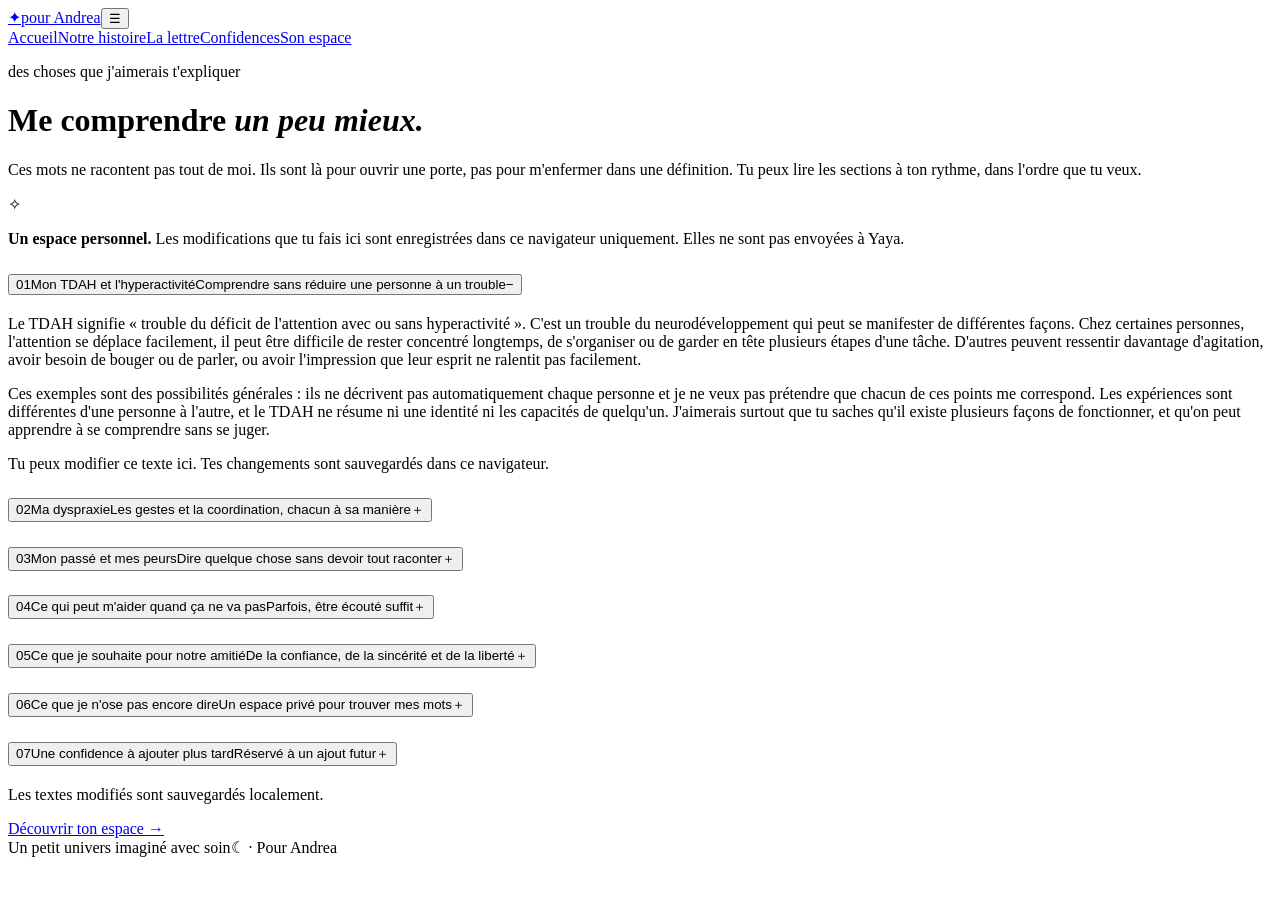
==== confidences.html @ 94f2d96c "Add files via upload" ====
<!doctype html><html lang="fr"><head><meta charset="utf-8"><meta name="viewport" content="width=device-width, initial-scale=1"><meta name="theme-color" content="#100d2a"><title>Mes confidences — Pour Andrea</title><link rel="stylesheet" href="css/style.css"><script src="js/script.js" defer></script><script src="js/confidences.js" defer></script></head><body data-page="confidences"><div class="sky" aria-hidden="true"><span class="moon"></span><span class="cloud cloud-one"></span><span class="cloud cloud-two"></span><div class="stars"></div></div><header class="site-header"><a class="brand" href="index.html"><span class="brand-mark">✦</span><span>pour Andrea</span></a><button class="menu-toggle" aria-label="Ouvrir le menu" aria-expanded="false">☰</button><nav class="main-nav" aria-label="Navigation principale"><a href="index.html">Accueil</a><a href="histoire.html">Notre histoire</a><a href="lettre.html">La lettre</a><a aria-current="page" href="confidences.html">Confidences</a><a href="son-espace.html">Son espace</a></nav></header><main class="container inner-page"><div class="page-intro"><p class="eyebrow">des choses que j'aimerais t'expliquer</p><h1>Me comprendre <em>un peu mieux.</em></h1><p>Ces mots ne racontent pas tout de moi. Ils sont là pour ouvrir une porte, pas pour m'enfermer dans une définition. Tu peux lire les sections à ton rythme, dans l'ordre que tu veux.</p><div class="privacy-note"><span aria-hidden="true">✧</span><p><strong>Un espace personnel.</strong> Les modifications que tu fais ici sont enregistrées dans ce navigateur uniquement. Elles ne sont pas envoyées à Yaya.</p></div></div><div class="accordion-list" id="confidences-list"><section class="accordion-item"><h2><button class="accordion-trigger" aria-expanded="true" aria-controls="conf-1" id="conf-btn-1"><span class="accordion-number">01</span><span class="accordion-title-wrap"><span class="accordion-title">Mon TDAH et l'hyperactivité</span><span class="accordion-subtitle">Comprendre sans réduire une personne à un trouble</span></span><span class="accordion-symbol" aria-hidden="true">−</span></button></h2><div class="accordion-content" id="conf-1" role="region" aria-labelledby="conf-btn-1"><div class="editable-copy" contenteditable="true" data-storage-key="andrea-conf-1" aria-label="Texte modifiable sur le TDAH"><p>Le TDAH signifie « trouble du déficit de l'attention avec ou sans hyperactivité ». C'est un trouble du neurodéveloppement qui peut se manifester de différentes façons. Chez certaines personnes, l'attention se déplace facilement, il peut être difficile de rester concentré longtemps, de s'organiser ou de garder en tête plusieurs étapes d'une tâche. D'autres peuvent ressentir davantage d'agitation, avoir besoin de bouger ou de parler, ou avoir l'impression que leur esprit ne ralentit pas facilement.</p><p>Ces exemples sont des possibilités générales : ils ne décrivent pas automatiquement chaque personne et je ne veux pas prétendre que chacun de ces points me correspond. Les expériences sont différentes d'une personne à l'autre, et le TDAH ne résume ni une identité ni les capacités de quelqu'un. J'aimerais surtout que tu saches qu'il existe plusieurs façons de fonctionner, et qu'on peut apprendre à se comprendre sans se juger.</p></div><p class="edit-hint">Tu peux modifier ce texte ici. Tes changements sont sauvegardés dans ce navigateur.</p></div></section><section class="accordion-item"><h2><button class="accordion-trigger" aria-expanded="false" aria-controls="conf-2" id="conf-btn-2"><span class="accordion-number">02</span><span class="accordion-title-wrap"><span class="accordion-title">Ma dyspraxie</span><span class="accordion-subtitle">Les gestes et la coordination, chacun à sa manière</span></span><span class="accordion-symbol" aria-hidden="true">＋</span></button></h2><div class="accordion-content" id="conf-2" role="region" aria-labelledby="conf-btn-2" hidden><div class="editable-copy" contenteditable="true" data-storage-key="andrea-conf-2" aria-label="Texte modifiable sur la dyspraxie"><p>La dyspraxie est souvent associée à des difficultés de coordination et de planification de certains gestes. Pour certaines personnes, des activités qui semblent simples peuvent demander plus de concentration ou de préparation : coordonner plusieurs mouvements, réaliser un geste précis, écrire, manipuler certains objets ou organiser l'enchaînement d'une action.</p><p>Ce sont des exemples généraux, pas une liste de difficultés que je prétends toutes avoir. La dyspraxie peut se manifester différemment selon les personnes et les situations. Elle ne veut pas dire qu'une personne est incapable, moins intelligente ou qu'elle ne peut pas progresser. Je préfère qu'on puisse en parler avec simplicité, sans gêne et sans me réduire à ce qui peut parfois être plus difficile.</p></div><p class="edit-hint">Tu peux modifier ce texte ici. Tes changements sont sauvegardés dans ce navigateur.</p></div></section><section class="accordion-item"><h2><button class="accordion-trigger" aria-expanded="false" aria-controls="conf-3" id="conf-btn-3"><span class="accordion-number">03</span><span class="accordion-title-wrap"><span class="accordion-title">Mon passé et mes peurs</span><span class="accordion-subtitle">Dire quelque chose sans devoir tout raconter</span></span><span class="accordion-symbol" aria-hidden="true">＋</span></button></h2><div class="accordion-content" id="conf-3" role="region" aria-labelledby="conf-btn-3" hidden><div class="editable-copy" contenteditable="true" data-storage-key="andrea-conf-3" aria-label="Texte modifiable sur le passé et les peurs"><p>Certaines peurs que je ressens aujourd'hui sont liées à mon passé. Des expériences vécues peuvent parfois influencer la façon dont on s'attache aux autres ou dont on imagine la possibilité de les perdre. Je n'ai pas forcément les mots pour expliquer tout ça clairement, et il y a peut-être des choses que je ne suis pas prêt à raconter.</p><p>J'aimerais pouvoir avancer à mon rythme, et te confier certaines choses quand je me sentirai prêt, sans me sentir obligé de tout expliquer d'un coup. Si je partage une peur avec toi, ce n'est pas pour te demander de la faire disparaître. Mes émotions m'appartiennent, et c'est à moi aussi d'apprendre à les comprendre. Ton écoute peut compter, mais tu n'as pas à me réparer ni à porter tout ça à ma place.</p></div><p class="edit-hint">Tu peux modifier ce texte ici. Tes changements sont sauvegardés dans ce navigateur.</p></div></section><section class="accordion-item"><h2><button class="accordion-trigger" aria-expanded="false" aria-controls="conf-4" id="conf-btn-4"><span class="accordion-number">04</span><span class="accordion-title-wrap"><span class="accordion-title">Ce qui peut m'aider quand ça ne va pas</span><span class="accordion-subtitle">Parfois, être écouté suffit</span></span><span class="accordion-symbol" aria-hidden="true">＋</span></button></h2><div class="accordion-content" id="conf-4" role="region" aria-labelledby="conf-btn-4" hidden><div class="editable-copy" contenteditable="true" data-storage-key="andrea-conf-4" aria-label="Texte modifiable sur ce qui peut aider"><p>Quand ça ne va pas, ce qui m'aide parfois, c'est de pouvoir parler et être écouté sans qu'on cherche immédiatement une solution. Je ne demande pas forcément qu'on règle le problème, qu'on trouve une explication parfaite ou qu'on sache exactement quoi dire. Une écoute sincère, même avec quelques mots simples, peut déjà faire du bien.</p><p>Mais je veux que ce soit clair : tu as le droit d'être occupée, de ne pas être disponible, de ne pas avoir l'énergie pour une conversation ou d'avoir besoin de temps pour toi. Tu n'as pas à répondre tout de suite, à me rassurer à chaque fois ou à gérer mes émotions. Je préfère qu'on puisse se parler honnêtement, y compris quand le bon moment n'est pas maintenant. Notre amitié doit rester un endroit où chacun peut respirer.</p></div><p class="edit-hint">Tu peux modifier ce texte ici. Tes changements sont sauvegardés dans ce navigateur.</p></div></section><section class="accordion-item"><h2><button class="accordion-trigger" aria-expanded="false" aria-controls="conf-5" id="conf-btn-5"><span class="accordion-number">05</span><span class="accordion-title-wrap"><span class="accordion-title">Ce que je souhaite pour notre amitié</span><span class="accordion-subtitle">De la confiance, de la sincérité et de la liberté</span></span><span class="accordion-symbol" aria-hidden="true">＋</span></button></h2><div class="accordion-content" id="conf-5" role="region" aria-labelledby="conf-btn-5" hidden><div class="editable-copy" contenteditable="true" data-storage-key="andrea-conf-5" aria-label="Texte modifiable sur notre amitié"><p>Notre premier appel m'a marqué parce qu'on a tout de suite accroché, et aujourd'hui j'apprécie de pouvoir me sentir moi-même avec toi. J'aimerais qu'on puisse continuer à apprendre à se connaître, à se dire les choses avec honnêteté et à se faire confiance petit à petit. Je n'ai pas besoin que notre amitié soit parfaite pour qu'elle compte.</p><p>Je souhaite qu'on puisse être nous-mêmes, respecter les limites de l'autre et parler quand quelque chose nous préoccupe. Tu gardes ta liberté, tes choix, ta vie personnelle et tes autres relations ; je garde les miens aussi. Je ne te demande ni exclusivité ni promesse éternelle. J'aimerais simplement que notre amitié puisse grandir naturellement, avec du respect et de la place pour nous deux.</p></div><p class="edit-hint">Tu peux modifier ce texte ici. Tes changements sont sauvegardés dans ce navigateur.</p></div></section><section class="accordion-item"><h2><button class="accordion-trigger" aria-expanded="false" aria-controls="conf-6" id="conf-btn-6"><span class="accordion-number">06</span><span class="accordion-title-wrap"><span class="accordion-title">Ce que je n'ose pas encore dire</span><span class="accordion-subtitle">Un espace privé pour trouver mes mots</span></span><span class="accordion-symbol" aria-hidden="true">＋</span></button></h2><div class="accordion-content" id="conf-6" role="region" aria-labelledby="conf-btn-6" hidden><div class="editable-copy" contenteditable="true" data-storage-key="andrea-conf-6" aria-label="Espace pour écrire une confidence personnelle"><p>Il y a peut-être des choses que je ressens ou que je voudrais expliquer, mais que je n'arrive pas encore à formuler. Je peux écrire ici pour moi, commencer par quelques phrases, revenir plus tard et changer mes mots. Je ne suis pas obligé de tout partager immédiatement, ni même de partager ce que je ne souhaite pas raconter.</p><p>Ce texte reste dans le stockage local de ce navigateur tant qu'il n'est pas effacé. Il n'est pas transmis à Andrea ou à Yaya automatiquement. Si j'utilise un appareil partagé, je dois garder cela en tête.</p></div><p class="edit-hint">Écris directement dans la zone ci-dessus. La sauvegarde est locale à cet appareil et ce navigateur.</p></div></section><section class="accordion-item"><h2><button class="accordion-trigger" aria-expanded="false" aria-controls="conf-7" id="conf-btn-7"><span class="accordion-number">07</span><span class="accordion-title-wrap"><span class="accordion-title">Une confidence à ajouter plus tard</span><span class="accordion-subtitle">Réservé à un ajout futur</span></span><span class="accordion-symbol" aria-hidden="true">＋</span></button></h2><div class="accordion-content" id="conf-7" role="region" aria-labelledby="conf-btn-7" hidden><p class="future-note">Cette partie est volontairement réservée à une confidence que je choisirai d'ajouter plus tard. Pour l'instant, elle ne contient pas de récit : je pourrai la personnaliser quand j'aurai quelque chose que je souhaite vraiment partager.</p><label class="field-label" for="future-title">Titre de la confidence</label><input class="text-input" id="future-title" data-storage-key="andrea-conf-7-title" placeholder="Un titre, si j'en ai envie"><label class="field-label" for="future-body">Mon texte</label><textarea class="text-area" id="future-body" data-storage-key="andrea-conf-7-body" rows="5" placeholder="Je pourrai écrire ici plus tard…"></textarea><p class="edit-hint">Le titre et le texte sont sauvegardés localement dans ce navigateur.</p></div></section></div><p class="save-status" id="confidence-status" role="status" aria-live="polite">Les textes modifiés sont sauvegardés localement.</p><div class="page-bottom-link"><a class="button button-secondary" href="son-espace.html">Découvrir ton espace <span>→</span></a></div></main><footer class="site-footer"><span>Un petit univers imaginé avec soin</span><span>☾ · Pour Andrea</span></footer></body></html>
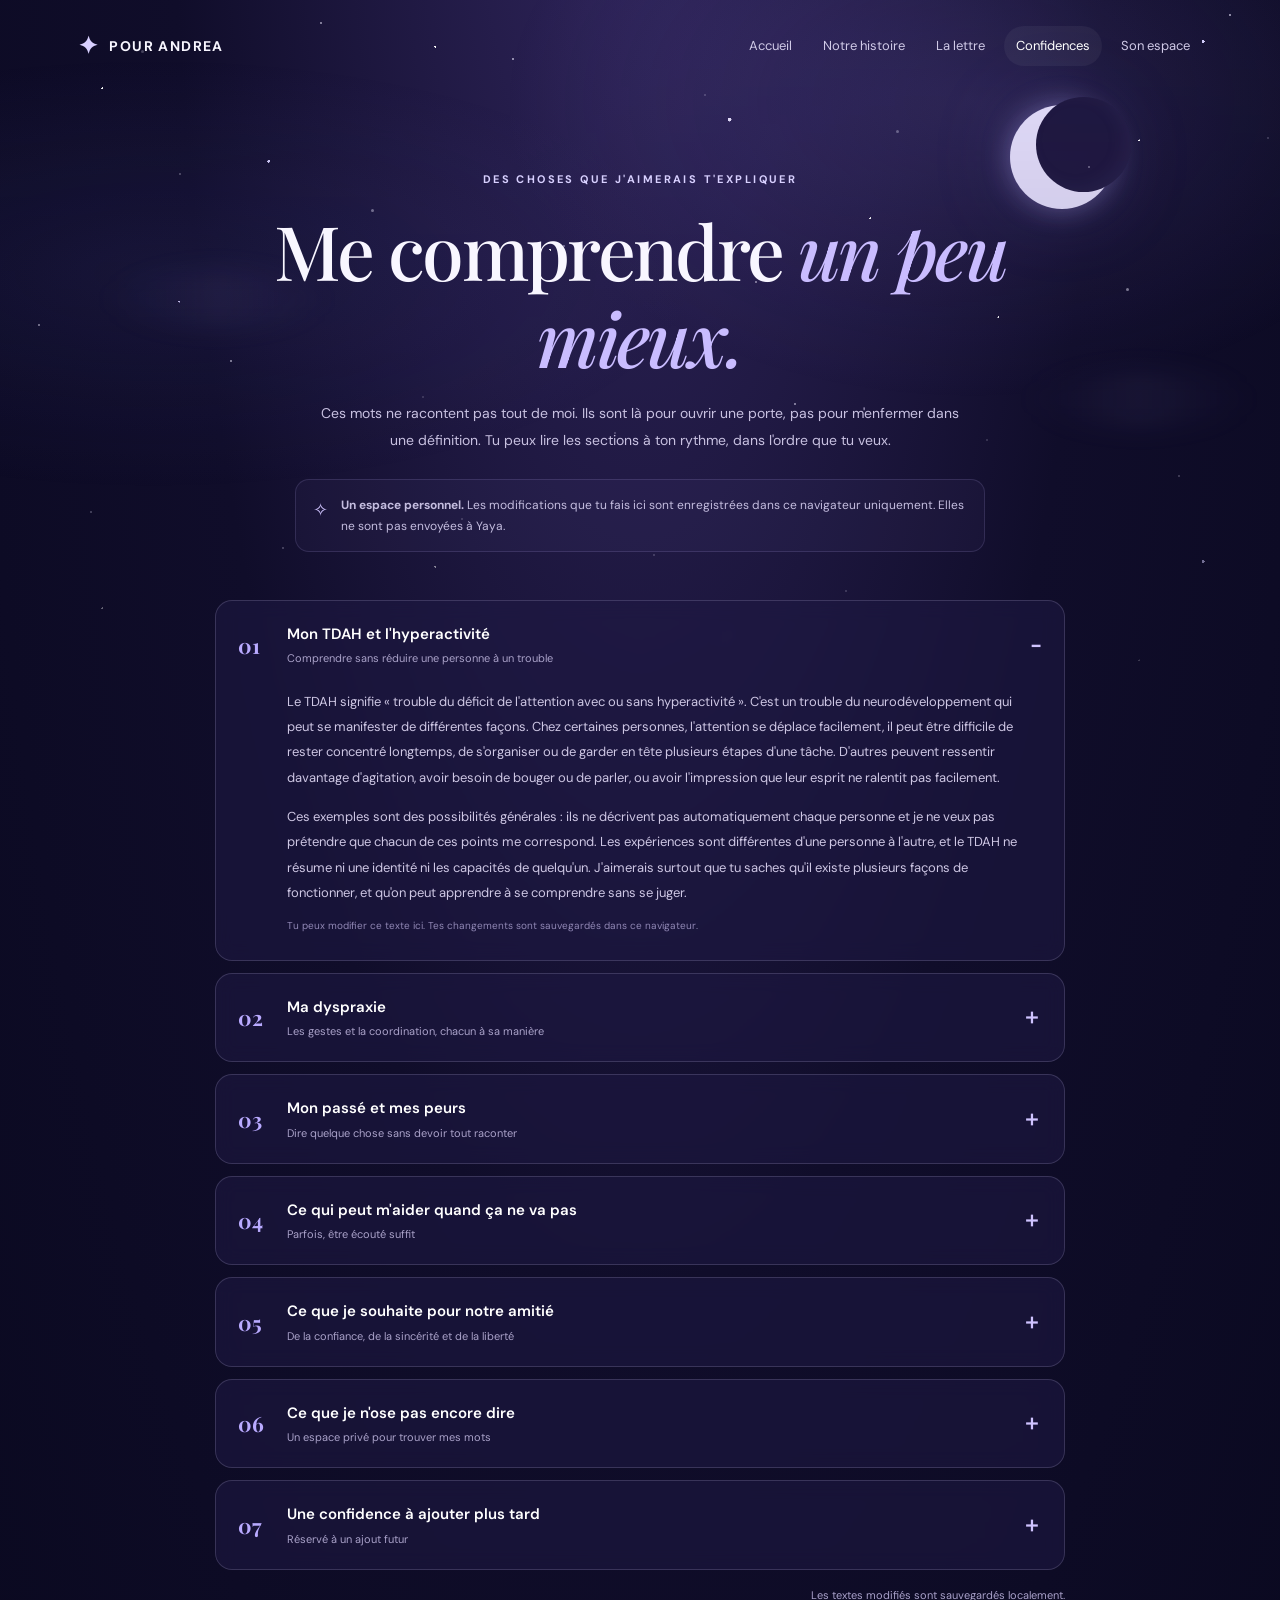
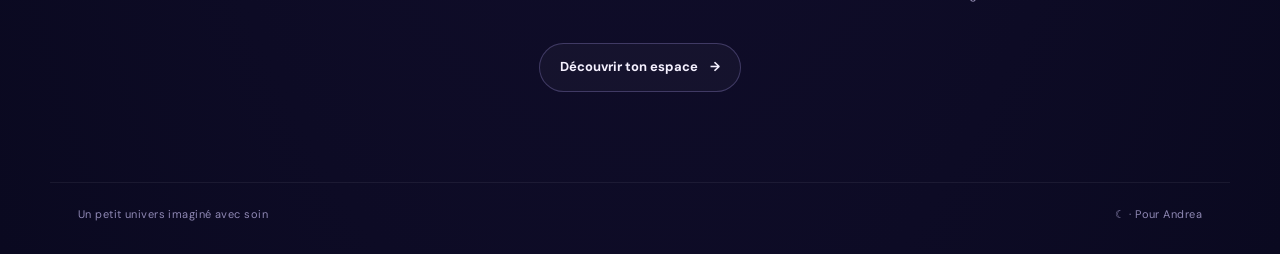
==== commit aee5a35e: "Add files via upload" ====
--- a/confidences.html
+++ b/confidences.html
@@ -1 +1 @@
-<!doctype html><html lang="fr"><head><meta charset="utf-8"><meta name="viewport" content="width=device-width, initial-scale=1"><meta name="theme-color" content="#100d2a"><title>Mes confidences — Pour Andrea</title><link rel="stylesheet" href="css/style.css"><script src="js/script.js" defer></script><script src="js/confidences.js" defer></script></head><body data-page="confidences"><div class="sky" aria-hidden="true"><span class="moon"></span><span class="cloud cloud-one"></span><span class="cloud cloud-two"></span><div class="stars"></div></div><header class="site-header"><a class="brand" href="index.html"><span class="brand-mark">✦</span><span>pour Andrea</span></a><button class="menu-toggle" aria-label="Ouvrir le menu" aria-expanded="false">☰</button><nav class="main-nav" aria-label="Navigation principale"><a href="index.html">Accueil</a><a href="histoire.html">Notre histoire</a><a href="lettre.html">La lettre</a><a aria-current="page" href="confidences.html">Confidences</a><a href="son-espace.html">Son espace</a></nav></header><main class="container inner-page"><div class="page-intro"><p class="eyebrow">des choses que j'aimerais t'expliquer</p><h1>Me comprendre <em>un peu mieux.</em></h1><p>Ces mots ne racontent pas tout de moi. Ils sont là pour ouvrir une porte, pas pour m'enfermer dans une définition. Tu peux lire les sections à ton rythme, dans l'ordre que tu veux.</p><div class="privacy-note"><span aria-hidden="true">✧</span><p><strong>Un espace personnel.</strong> Les modifications que tu fais ici sont enregistrées dans ce navigateur uniquement. Elles ne sont pas envoyées à Yaya.</p></div></div><div class="accordion-list" id="confidences-list"><section class="accordion-item"><h2><button class="accordion-trigger" aria-expanded="true" aria-controls="conf-1" id="conf-btn-1"><span class="accordion-number">01</span><span class="accordion-title-wrap"><span class="accordion-title">Mon TDAH et l'hyperactivité</span><span class="accordion-subtitle">Comprendre sans réduire une personne à un trouble</span></span><span class="accordion-symbol" aria-hidden="true">−</span></button></h2><div class="accordion-content" id="conf-1" role="region" aria-labelledby="conf-btn-1"><div class="editable-copy" contenteditable="true" data-storage-key="andrea-conf-1" aria-label="Texte modifiable sur le TDAH"><p>Le TDAH signifie « trouble du déficit de l'attention avec ou sans hyperactivité ». C'est un trouble du neurodéveloppement qui peut se manifester de différentes façons. Chez certaines personnes, l'attention se déplace facilement, il peut être difficile de rester concentré longtemps, de s'organiser ou de garder en tête plusieurs étapes d'une tâche. D'autres peuvent ressentir davantage d'agitation, avoir besoin de bouger ou de parler, ou avoir l'impression que leur esprit ne ralentit pas facilement.</p><p>Ces exemples sont des possibilités générales : ils ne décrivent pas automatiquement chaque personne et je ne veux pas prétendre que chacun de ces points me correspond. Les expériences sont différentes d'une personne à l'autre, et le TDAH ne résume ni une identité ni les capacités de quelqu'un. J'aimerais surtout que tu saches qu'il existe plusieurs façons de fonctionner, et qu'on peut apprendre à se comprendre sans se juger.</p></div><p class="edit-hint">Tu peux modifier ce texte ici. Tes changements sont sauvegardés dans ce navigateur.</p></div></section><section class="accordion-item"><h2><button class="accordion-trigger" aria-expanded="false" aria-controls="conf-2" id="conf-btn-2"><span class="accordion-number">02</span><span class="accordion-title-wrap"><span class="accordion-title">Ma dyspraxie</span><span class="accordion-subtitle">Les gestes et la coordination, chacun à sa manière</span></span><span class="accordion-symbol" aria-hidden="true">＋</span></button></h2><div class="accordion-content" id="conf-2" role="region" aria-labelledby="conf-btn-2" hidden><div class="editable-copy" contenteditable="true" data-storage-key="andrea-conf-2" aria-label="Texte modifiable sur la dyspraxie"><p>La dyspraxie est souvent associée à des difficultés de coordination et de planification de certains gestes. Pour certaines personnes, des activités qui semblent simples peuvent demander plus de concentration ou de préparation : coordonner plusieurs mouvements, réaliser un geste précis, écrire, manipuler certains objets ou organiser l'enchaînement d'une action.</p><p>Ce sont des exemples généraux, pas une liste de difficultés que je prétends toutes avoir. La dyspraxie peut se manifester différemment selon les personnes et les situations. Elle ne veut pas dire qu'une personne est incapable, moins intelligente ou qu'elle ne peut pas progresser. Je préfère qu'on puisse en parler avec simplicité, sans gêne et sans me réduire à ce qui peut parfois être plus difficile.</p></div><p class="edit-hint">Tu peux modifier ce texte ici. Tes changements sont sauvegardés dans ce navigateur.</p></div></section><section class="accordion-item"><h2><button class="accordion-trigger" aria-expanded="false" aria-controls="conf-3" id="conf-btn-3"><span class="accordion-number">03</span><span class="accordion-title-wrap"><span class="accordion-title">Mon passé et mes peurs</span><span class="accordion-subtitle">Dire quelque chose sans devoir tout raconter</span></span><span class="accordion-symbol" aria-hidden="true">＋</span></button></h2><div class="accordion-content" id="conf-3" role="region" aria-labelledby="conf-btn-3" hidden><div class="editable-copy" contenteditable="true" data-storage-key="andrea-conf-3" aria-label="Texte modifiable sur le passé et les peurs"><p>Certaines peurs que je ressens aujourd'hui sont liées à mon passé. Des expériences vécues peuvent parfois influencer la façon dont on s'attache aux autres ou dont on imagine la possibilité de les perdre. Je n'ai pas forcément les mots pour expliquer tout ça clairement, et il y a peut-être des choses que je ne suis pas prêt à raconter.</p><p>J'aimerais pouvoir avancer à mon rythme, et te confier certaines choses quand je me sentirai prêt, sans me sentir obligé de tout expliquer d'un coup. Si je partage une peur avec toi, ce n'est pas pour te demander de la faire disparaître. Mes émotions m'appartiennent, et c'est à moi aussi d'apprendre à les comprendre. Ton écoute peut compter, mais tu n'as pas à me réparer ni à porter tout ça à ma place.</p></div><p class="edit-hint">Tu peux modifier ce texte ici. Tes changements sont sauvegardés dans ce navigateur.</p></div></section><section class="accordion-item"><h2><button class="accordion-trigger" aria-expanded="false" aria-controls="conf-4" id="conf-btn-4"><span class="accordion-number">04</span><span class="accordion-title-wrap"><span class="accordion-title">Ce qui peut m'aider quand ça ne va pas</span><span class="accordion-subtitle">Parfois, être écouté suffit</span></span><span class="accordion-symbol" aria-hidden="true">＋</span></button></h2><div class="accordion-content" id="conf-4" role="region" aria-labelledby="conf-btn-4" hidden><div class="editable-copy" contenteditable="true" data-storage-key="andrea-conf-4" aria-label="Texte modifiable sur ce qui peut aider"><p>Quand ça ne va pas, ce qui m'aide parfois, c'est de pouvoir parler et être écouté sans qu'on cherche immédiatement une solution. Je ne demande pas forcément qu'on règle le problème, qu'on trouve une explication parfaite ou qu'on sache exactement quoi dire. Une écoute sincère, même avec quelques mots simples, peut déjà faire du bien.</p><p>Mais je veux que ce soit clair : tu as le droit d'être occupée, de ne pas être disponible, de ne pas avoir l'énergie pour une conversation ou d'avoir besoin de temps pour toi. Tu n'as pas à répondre tout de suite, à me rassurer à chaque fois ou à gérer mes émotions. Je préfère qu'on puisse se parler honnêtement, y compris quand le bon moment n'est pas maintenant. Notre amitié doit rester un endroit où chacun peut respirer.</p></div><p class="edit-hint">Tu peux modifier ce texte ici. Tes changements sont sauvegardés dans ce navigateur.</p></div></section><section class="accordion-item"><h2><button class="accordion-trigger" aria-expanded="false" aria-controls="conf-5" id="conf-btn-5"><span class="accordion-number">05</span><span class="accordion-title-wrap"><span class="accordion-title">Ce que je souhaite pour notre amitié</span><span class="accordion-subtitle">De la confiance, de la sincérité et de la liberté</span></span><span class="accordion-symbol" aria-hidden="true">＋</span></button></h2><div class="accordion-content" id="conf-5" role="region" aria-labelledby="conf-btn-5" hidden><div class="editable-copy" contenteditable="true" data-storage-key="andrea-conf-5" aria-label="Texte modifiable sur notre amitié"><p>Notre premier appel m'a marqué parce qu'on a tout de suite accroché, et aujourd'hui j'apprécie de pouvoir me sentir moi-même avec toi. J'aimerais qu'on puisse continuer à apprendre à se connaître, à se dire les choses avec honnêteté et à se faire confiance petit à petit. Je n'ai pas besoin que notre amitié soit parfaite pour qu'elle compte.</p><p>Je souhaite qu'on puisse être nous-mêmes, respecter les limites de l'autre et parler quand quelque chose nous préoccupe. Tu gardes ta liberté, tes choix, ta vie personnelle et tes autres relations ; je garde les miens aussi. Je ne te demande ni exclusivité ni promesse éternelle. J'aimerais simplement que notre amitié puisse grandir naturellement, avec du respect et de la place pour nous deux.</p></div><p class="edit-hint">Tu peux modifier ce texte ici. Tes changements sont sauvegardés dans ce navigateur.</p></div></section><section class="accordion-item"><h2><button class="accordion-trigger" aria-expanded="false" aria-controls="conf-6" id="conf-btn-6"><span class="accordion-number">06</span><span class="accordion-title-wrap"><span class="accordion-title">Ce que je n'ose pas encore dire</span><span class="accordion-subtitle">Un espace privé pour trouver mes mots</span></span><span class="accordion-symbol" aria-hidden="true">＋</span></button></h2><div class="accordion-content" id="conf-6" role="region" aria-labelledby="conf-btn-6" hidden><div class="editable-copy" contenteditable="true" data-storage-key="andrea-conf-6" aria-label="Espace pour écrire une confidence personnelle"><p>Il y a peut-être des choses que je ressens ou que je voudrais expliquer, mais que je n'arrive pas encore à formuler. Je peux écrire ici pour moi, commencer par quelques phrases, revenir plus tard et changer mes mots. Je ne suis pas obligé de tout partager immédiatement, ni même de partager ce que je ne souhaite pas raconter.</p><p>Ce texte reste dans le stockage local de ce navigateur tant qu'il n'est pas effacé. Il n'est pas transmis à Andrea ou à Yaya automatiquement. Si j'utilise un appareil partagé, je dois garder cela en tête.</p></div><p class="edit-hint">Écris directement dans la zone ci-dessus. La sauvegarde est locale à cet appareil et ce navigateur.</p></div></section><section class="accordion-item"><h2><button class="accordion-trigger" aria-expanded="false" aria-controls="conf-7" id="conf-btn-7"><span class="accordion-number">07</span><span class="accordion-title-wrap"><span class="accordion-title">Une confidence à ajouter plus tard</span><span class="accordion-subtitle">Réservé à un ajout futur</span></span><span class="accordion-symbol" aria-hidden="true">＋</span></button></h2><div class="accordion-content" id="conf-7" role="region" aria-labelledby="conf-btn-7" hidden><p class="future-note">Cette partie est volontairement réservée à une confidence que je choisirai d'ajouter plus tard. Pour l'instant, elle ne contient pas de récit : je pourrai la personnaliser quand j'aurai quelque chose que je souhaite vraiment partager.</p><label class="field-label" for="future-title">Titre de la confidence</label><input class="text-input" id="future-title" data-storage-key="andrea-conf-7-title" placeholder="Un titre, si j'en ai envie"><label class="field-label" for="future-body">Mon texte</label><textarea class="text-area" id="future-body" data-storage-key="andrea-conf-7-body" rows="5" placeholder="Je pourrai écrire ici plus tard…"></textarea><p class="edit-hint">Le titre et le texte sont sauvegardés localement dans ce navigateur.</p></div></section></div><p class="save-status" id="confidence-status" role="status" aria-live="polite">Les textes modifiés sont sauvegardés localement.</p><div class="page-bottom-link"><a class="button button-secondary" href="son-espace.html">Découvrir ton espace <span>→</span></a></div></main><footer class="site-footer"><span>Un petit univers imaginé avec soin</span><span>☾ · Pour Andrea</span></footer></body></html>
+<!doctype html><html lang="fr"><head><meta charset="utf-8"><meta name="viewport" content="width=device-width, initial-scale=1"><meta name="theme-color" content="#100d2a"><title>Mes confidences — Pour Andrea</title><link rel="stylesheet" href="style.css"><script src="script.js" defer></script><script src="confidences.js" defer></script></head><body data-page="confidences"><div class="sky" aria-hidden="true"><span class="moon"></span><span class="cloud cloud-one"></span><span class="cloud cloud-two"></span><div class="stars"></div></div><header class="site-header"><a class="brand" href="index.html"><span class="brand-mark">✦</span><span>pour Andrea</span></a><button class="menu-toggle" aria-label="Ouvrir le menu" aria-expanded="false">☰</button><nav class="main-nav" aria-label="Navigation principale"><a href="index.html">Accueil</a><a href="histoire.html">Notre histoire</a><a href="lettre.html">La lettre</a><a aria-current="page" href="confidences.html">Confidences</a><a href="son-espace.html">Son espace</a></nav></header><main class="container inner-page"><div class="page-intro"><p class="eyebrow">des choses que j'aimerais t'expliquer</p><h1>Me comprendre <em>un peu mieux.</em></h1><p>Ces mots ne racontent pas tout de moi. Ils sont là pour ouvrir une porte, pas pour m'enfermer dans une définition. Tu peux lire les sections à ton rythme, dans l'ordre que tu veux.</p><div class="privacy-note"><span aria-hidden="true">✧</span><p><strong>Un espace personnel.</strong> Les modifications que tu fais ici sont enregistrées dans ce navigateur uniquement. Elles ne sont pas envoyées à Yaya.</p></div></div><div class="accordion-list" id="confidences-list"><section class="accordion-item"><h2><button class="accordion-trigger" aria-expanded="true" aria-controls="conf-1" id="conf-btn-1"><span class="accordion-number">01</span><span class="accordion-title-wrap"><span class="accordion-title">Mon TDAH et l'hyperactivité</span><span class="accordion-subtitle">Comprendre sans réduire une personne à un trouble</span></span><span class="accordion-symbol" aria-hidden="true">−</span></button></h2><div class="accordion-content" id="conf-1" role="region" aria-labelledby="conf-btn-1"><div class="editable-copy" contenteditable="true" data-storage-key="andrea-conf-1" aria-label="Texte modifiable sur le TDAH"><p>Le TDAH signifie « trouble du déficit de l'attention avec ou sans hyperactivité ». C'est un trouble du neurodéveloppement qui peut se manifester de différentes façons. Chez certaines personnes, l'attention se déplace facilement, il peut être difficile de rester concentré longtemps, de s'organiser ou de garder en tête plusieurs étapes d'une tâche. D'autres peuvent ressentir davantage d'agitation, avoir besoin de bouger ou de parler, ou avoir l'impression que leur esprit ne ralentit pas facilement.</p><p>Ces exemples sont des possibilités générales : ils ne décrivent pas automatiquement chaque personne et je ne veux pas prétendre que chacun de ces points me correspond. Les expériences sont différentes d'une personne à l'autre, et le TDAH ne résume ni une identité ni les capacités de quelqu'un. J'aimerais surtout que tu saches qu'il existe plusieurs façons de fonctionner, et qu'on peut apprendre à se comprendre sans se juger.</p></div><p class="edit-hint">Tu peux modifier ce texte ici. Tes changements sont sauvegardés dans ce navigateur.</p></div></section><section class="accordion-item"><h2><button class="accordion-trigger" aria-expanded="false" aria-controls="conf-2" id="conf-btn-2"><span class="accordion-number">02</span><span class="accordion-title-wrap"><span class="accordion-title">Ma dyspraxie</span><span class="accordion-subtitle">Les gestes et la coordination, chacun à sa manière</span></span><span class="accordion-symbol" aria-hidden="true">＋</span></button></h2><div class="accordion-content" id="conf-2" role="region" aria-labelledby="conf-btn-2" hidden><div class="editable-copy" contenteditable="true" data-storage-key="andrea-conf-2" aria-label="Texte modifiable sur la dyspraxie"><p>La dyspraxie est souvent associée à des difficultés de coordination et de planification de certains gestes. Pour certaines personnes, des activités qui semblent simples peuvent demander plus de concentration ou de préparation : coordonner plusieurs mouvements, réaliser un geste précis, écrire, manipuler certains objets ou organiser l'enchaînement d'une action.</p><p>Ce sont des exemples généraux, pas une liste de difficultés que je prétends toutes avoir. La dyspraxie peut se manifester différemment selon les personnes et les situations. Elle ne veut pas dire qu'une personne est incapable, moins intelligente ou qu'elle ne peut pas progresser. Je préfère qu'on puisse en parler avec simplicité, sans gêne et sans me réduire à ce qui peut parfois être plus difficile.</p></div><p class="edit-hint">Tu peux modifier ce texte ici. Tes changements sont sauvegardés dans ce navigateur.</p></div></section><section class="accordion-item"><h2><button class="accordion-trigger" aria-expanded="false" aria-controls="conf-3" id="conf-btn-3"><span class="accordion-number">03</span><span class="accordion-title-wrap"><span class="accordion-title">Mon passé et mes peurs</span><span class="accordion-subtitle">Dire quelque chose sans devoir tout raconter</span></span><span class="accordion-symbol" aria-hidden="true">＋</span></button></h2><div class="accordion-content" id="conf-3" role="region" aria-labelledby="conf-btn-3" hidden><div class="editable-copy" contenteditable="true" data-storage-key="andrea-conf-3" aria-label="Texte modifiable sur le passé et les peurs"><p>Certaines peurs que je ressens aujourd'hui sont liées à mon passé. Des expériences vécues peuvent parfois influencer la façon dont on s'attache aux autres ou dont on imagine la possibilité de les perdre. Je n'ai pas forcément les mots pour expliquer tout ça clairement, et il y a peut-être des choses que je ne suis pas prêt à raconter.</p><p>J'aimerais pouvoir avancer à mon rythme, et te confier certaines choses quand je me sentirai prêt, sans me sentir obligé de tout expliquer d'un coup. Si je partage une peur avec toi, ce n'est pas pour te demander de la faire disparaître. Mes émotions m'appartiennent, et c'est à moi aussi d'apprendre à les comprendre. Ton écoute peut compter, mais tu n'as pas à me réparer ni à porter tout ça à ma place.</p></div><p class="edit-hint">Tu peux modifier ce texte ici. Tes changements sont sauvegardés dans ce navigateur.</p></div></section><section class="accordion-item"><h2><button class="accordion-trigger" aria-expanded="false" aria-controls="conf-4" id="conf-btn-4"><span class="accordion-number">04</span><span class="accordion-title-wrap"><span class="accordion-title">Ce qui peut m'aider quand ça ne va pas</span><span class="accordion-subtitle">Parfois, être écouté suffit</span></span><span class="accordion-symbol" aria-hidden="true">＋</span></button></h2><div class="accordion-content" id="conf-4" role="region" aria-labelledby="conf-btn-4" hidden><div class="editable-copy" contenteditable="true" data-storage-key="andrea-conf-4" aria-label="Texte modifiable sur ce qui peut aider"><p>Quand ça ne va pas, ce qui m'aide parfois, c'est de pouvoir parler et être écouté sans qu'on cherche immédiatement une solution. Je ne demande pas forcément qu'on règle le problème, qu'on trouve une explication parfaite ou qu'on sache exactement quoi dire. Une écoute sincère, même avec quelques mots simples, peut déjà faire du bien.</p><p>Mais je veux que ce soit clair : tu as le droit d'être occupée, de ne pas être disponible, de ne pas avoir l'énergie pour une conversation ou d'avoir besoin de temps pour toi. Tu n'as pas à répondre tout de suite, à me rassurer à chaque fois ou à gérer mes émotions. Je préfère qu'on puisse se parler honnêtement, y compris quand le bon moment n'est pas maintenant. Notre amitié doit rester un endroit où chacun peut respirer.</p></div><p class="edit-hint">Tu peux modifier ce texte ici. Tes changements sont sauvegardés dans ce navigateur.</p></div></section><section class="accordion-item"><h2><button class="accordion-trigger" aria-expanded="false" aria-controls="conf-5" id="conf-btn-5"><span class="accordion-number">05</span><span class="accordion-title-wrap"><span class="accordion-title">Ce que je souhaite pour notre amitié</span><span class="accordion-subtitle">De la confiance, de la sincérité et de la liberté</span></span><span class="accordion-symbol" aria-hidden="true">＋</span></button></h2><div class="accordion-content" id="conf-5" role="region" aria-labelledby="conf-btn-5" hidden><div class="editable-copy" contenteditable="true" data-storage-key="andrea-conf-5" aria-label="Texte modifiable sur notre amitié"><p>Notre premier appel m'a marqué parce qu'on a tout de suite accroché, et aujourd'hui j'apprécie de pouvoir me sentir moi-même avec toi. J'aimerais qu'on puisse continuer à apprendre à se connaître, à se dire les choses avec honnêteté et à se faire confiance petit à petit. Je n'ai pas besoin que notre amitié soit parfaite pour qu'elle compte.</p><p>Je souhaite qu'on puisse être nous-mêmes, respecter les limites de l'autre et parler quand quelque chose nous préoccupe. Tu gardes ta liberté, tes choix, ta vie personnelle et tes autres relations ; je garde les miens aussi. Je ne te demande ni exclusivité ni promesse éternelle. J'aimerais simplement que notre amitié puisse grandir naturellement, avec du respect et de la place pour nous deux.</p></div><p class="edit-hint">Tu peux modifier ce texte ici. Tes changements sont sauvegardés dans ce navigateur.</p></div></section><section class="accordion-item"><h2><button class="accordion-trigger" aria-expanded="false" aria-controls="conf-6" id="conf-btn-6"><span class="accordion-number">06</span><span class="accordion-title-wrap"><span class="accordion-title">Ce que je n'ose pas encore dire</span><span class="accordion-subtitle">Un espace privé pour trouver mes mots</span></span><span class="accordion-symbol" aria-hidden="true">＋</span></button></h2><div class="accordion-content" id="conf-6" role="region" aria-labelledby="conf-btn-6" hidden><div class="editable-copy" contenteditable="true" data-storage-key="andrea-conf-6" aria-label="Espace pour écrire une confidence personnelle"><p>Il y a peut-être des choses que je ressens ou que je voudrais expliquer, mais que je n'arrive pas encore à formuler. Je peux écrire ici pour moi, commencer par quelques phrases, revenir plus tard et changer mes mots. Je ne suis pas obligé de tout partager immédiatement, ni même de partager ce que je ne souhaite pas raconter.</p><p>Ce texte reste dans le stockage local de ce navigateur tant qu'il n'est pas effacé. Il n'est pas transmis à Andrea ou à Yaya automatiquement. Si j'utilise un appareil partagé, je dois garder cela en tête.</p></div><p class="edit-hint">Écris directement dans la zone ci-dessus. La sauvegarde est locale à cet appareil et ce navigateur.</p></div></section><section class="accordion-item"><h2><button class="accordion-trigger" aria-expanded="false" aria-controls="conf-7" id="conf-btn-7"><span class="accordion-number">07</span><span class="accordion-title-wrap"><span class="accordion-title">Une confidence à ajouter plus tard</span><span class="accordion-subtitle">Réservé à un ajout futur</span></span><span class="accordion-symbol" aria-hidden="true">＋</span></button></h2><div class="accordion-content" id="conf-7" role="region" aria-labelledby="conf-btn-7" hidden><p class="future-note">Cette partie est volontairement réservée à une confidence que je choisirai d'ajouter plus tard. Pour l'instant, elle ne contient pas de récit : je pourrai la personnaliser quand j'aurai quelque chose que je souhaite vraiment partager.</p><label class="field-label" for="future-title">Titre de la confidence</label><input class="text-input" id="future-title" data-storage-key="andrea-conf-7-title" placeholder="Un titre, si j'en ai envie"><label class="field-label" for="future-body">Mon texte</label><textarea class="text-area" id="future-body" data-storage-key="andrea-conf-7-body" rows="5" placeholder="Je pourrai écrire ici plus tard…"></textarea><p class="edit-hint">Le titre et le texte sont sauvegardés localement dans ce navigateur.</p></div></section></div><p class="save-status" id="confidence-status" role="status" aria-live="polite">Les textes modifiés sont sauvegardés localement.</p><div class="page-bottom-link"><a class="button button-secondary" href="son-espace.html">Découvrir ton espace <span>→</span></a></div></main><footer class="site-footer"><span>Un petit univers imaginé avec soin</span><span>☾ · Pour Andrea</span></footer></body></html>
--- a/style.css
+++ b/style.css
@@ -0,0 +1,2 @@
+@import url('https://fonts.googleapis.com/css2?family=DM+Sans:wght@400;500;600;700&family=Playfair+Display:ital,wght@0,500;0,600;0,700;1,500;1,600&display=swap');
+:root{--night:#100d2a;--night2:#171238;--violet:#a99af7;--lavender:#d8d0ff;--white:#f8f6ff;--muted:#c3bddf;--line:rgba(222,215,255,.17);--glass:rgba(32,26,69,.64);--serif:'Playfair Display',Georgia,serif;--sans:'DM Sans',Arial,sans-serif}*{box-sizing:border-box}html{scroll-behavior:smooth}body{margin:0;min-height:100vh;background:radial-gradient(ellipse at 50% -15%,#31265e 0%,var(--night) 52%,#0a0920 100%);color:var(--white);font-family:var(--sans);font-size:16px;line-height:1.75;overflow-x:hidden}a{color:inherit;text-decoration:none}button,input,textarea{font:inherit}button,a,input,textarea{ -webkit-tap-highlight-color:transparent}button:focus-visible,a:focus-visible,input:focus-visible,textarea:focus-visible,[contenteditable=true]:focus-visible{outline:2px solid #e1d9ff;outline-offset:4px}.sky{position:absolute;inset:0 0 auto;height:720px;overflow:hidden;pointer-events:none;z-index:0;background:radial-gradient(ellipse at 76% 14%,rgba(126,108,204,.2),transparent 34%),radial-gradient(ellipse at 12% 38%,rgba(71,72,150,.16),transparent 34%);mask-image:linear-gradient(#000 0%,rgba(0,0,0,.8) 65%,transparent 100%)}.stars{position:absolute;inset:0;background-image:radial-gradient(1px 1px at 8% 17%,#fff 90%,transparent),radial-gradient(1.5px 1.5px at 21% 31%,#d6d0ff 90%,transparent),radial-gradient(1px 1px at 34% 9%,#fff 90%,transparent),radial-gradient(2px 2px at 57% 23%,#e9e3ff 90%,transparent),radial-gradient(1px 1px at 68% 42%,#fff 90%,transparent),radial-gradient(1px 1px at 89% 27%,#fff 90%,transparent),radial-gradient(1.5px 1.5px at 94% 8%,#d6d0ff 90%,transparent),radial-gradient(1px 1px at 43% 48%,#fff 90%,transparent),radial-gradient(1px 1px at 14% 58%,#d6d0ff 90%,transparent),radial-gradient(1px 1px at 78% 61%,#fff 90%,transparent);background-size:100% 520px;animation:twinkle 7s ease-in-out infinite alternate}.moon{position:absolute;right:13%;top:105px;width:104px;height:104px;border-radius:50%;background:#e7e1ff;box-shadow:0 0 28px #b9adff70,0 0 90px #9c8bff28}.moon:after{content:"";position:absolute;left:26px;top:-8px;width:95px;height:95px;border-radius:50%;background:#201942;box-shadow:inset -8px -4px 15px #5d4f8a22}.cloud{position:absolute;width:230px;height:58px;border-radius:50%;background:linear-gradient(90deg,transparent,rgba(150,139,216,.08),transparent);filter:blur(12px);animation:drift 24s linear infinite}.cloud-one{top:270px;left:8%}.cloud-two{top:370px;right:2%;animation-delay:-12s}.site-header,main,.site-footer{position:relative;z-index:1}.site-header{max-width:1180px;margin:auto;padding:25px 28px;display:flex;align-items:center;justify-content:space-between;gap:24px}.brand{display:flex;align-items:center;gap:10px;font-size:14px;letter-spacing:.1em;text-transform:uppercase;font-weight:700;white-space:nowrap}.brand-mark{display:grid;place-items:center;color:var(--lavender);font-size:24px}.main-nav{display:flex;align-items:center;gap:7px}.main-nav a{font-size:13px;color:#d0cae7;padding:9px 12px;border-radius:30px;transition:background .2s,color .2s}.main-nav a:hover,.main-nav a[aria-current=page]{background:#ffffff0c;color:#fff}.menu-toggle{display:none;background:transparent;border:1px solid var(--line);color:white;border-radius:12px;padding:8px 12px;cursor:pointer}.container{width:min(1080px,calc(100% - 48px));margin-inline:auto}.hero{min-height:550px;display:flex;flex-direction:column;align-items:center;justify-content:center;text-align:center;padding:80px 0 72px}.eyebrow{color:var(--lavender);font-size:11px;font-weight:700;letter-spacing:.22em;text-transform:uppercase;margin:0 0 18px}.hero h1,.page-intro h1{font-family:var(--serif);font-weight:500;letter-spacing:-.035em;line-height:1.15;margin:0;font-size:clamp(3.3rem,8vw,6.1rem)}h1 em{color:#c9bcff;font-weight:500}.hero-copy{max-width:630px;color:#d0cae5;font-size:16px;margin:28px auto 30px;line-height:1.9}.button{display:inline-flex;align-items:center;justify-content:center;gap:12px;border:1px solid transparent;border-radius:999px;padding:12px 20px;min-height:46px;font-size:13px;font-weight:700;cursor:pointer;transition:transform .2s,background .2s,border-color .2s,box-shadow .2s}.button:hover:not(:disabled){transform:translateY(-2px)}.button-primary{color:#17102f;background:linear-gradient(135deg,#e4dcff,#b9a9ff);box-shadow:0 9px 26px #9e8afc21}.button-primary:hover:not(:disabled){box-shadow:0 12px 30px #9e8afc3a}.button-secondary{background:#ffffff08;border-color:#b8aaff42;color:#f5f1ff}.button-secondary:hover{background:#ffffff13;border-color:#c9bcff8c}.button-quiet{background:transparent;border-color:var(--line);color:#d5ceee}.button:disabled{opacity:.42;cursor:not-allowed}.soft-note{font-size:12px;color:#aaa3ca;margin-top:24px}.tiny-star{color:var(--lavender);margin-right:6px}.section-block{padding:60px 0 30px}.section-heading{text-align:center;margin-bottom:36px}.section-heading h2,.panel-heading h2{font-family:var(--serif);font-size:clamp(1.8rem,4vw,2.5rem);font-weight:500;margin:0 0 10px}.section-heading>p:last-child{color:var(--muted);font-size:14px}.feature-grid{display:grid;grid-template-columns:repeat(3,minmax(0,1fr));gap:15px}.feature-card{position:relative;display:flex;flex-direction:column;align-items:flex-start;min-height:260px;padding:26px 25px;border:1px solid var(--line);border-radius:20px;background:linear-gradient(145deg,rgba(55,45,101,.52),rgba(25,21,56,.54));backdrop-filter:blur(15px);transition:transform .25s,border-color .25s,background .25s;overflow:hidden}.feature-card:before{content:"";position:absolute;inset:0;background:radial-gradient(circle at 90% 0%,#b7a5ff12,transparent 40%);pointer-events:none}.feature-card:hover{transform:translateY(-4px);border-color:#b9aaff55;background:linear-gradient(145deg,rgba(67,54,117,.58),rgba(25,21,56,.7))}.feature-card-wide{grid-column:span 3;min-height:205px}.feature-icon{display:grid;place-items:center;width:43px;height:43px;border-radius:14px;border:1px solid #c8bbff2c;background:#b3a3ff0d;color:#d8ceff;font-size:22px;margin-bottom:23px}.card-kicker{font-size:10px;color:#b7a9f5;letter-spacing:.15em;text-transform:uppercase;font-weight:700;margin:0 0 7px}.feature-card h3{font-family:var(--serif);font-size:24px;font-weight:500;margin:0 0 8px}.feature-card p{color:#c2bbdc;font-size:13px;line-height:1.8;margin:0 0 18px}.card-link{display:flex;gap:14px;align-items:center;margin-top:auto;font-size:12px;color:#e3dcff;font-weight:700}.card-link span{font-size:18px;transition:transform .2s}.feature-card:hover .card-link span{transform:translateX(4px)}.closing{text-align:center;padding:90px 0 95px}.closing-star{color:#c6baff;font-size:25px}.closing p{font-family:var(--serif);font-size:clamp(1.5rem,3vw,2.2rem);max-width:650px;margin:14px auto 8px;line-height:1.45}.closing-sub{font-size:12px;color:#aaa3ca}.site-footer{max-width:1180px;margin:auto;padding:22px 28px 30px;border-top:1px solid #ffffff10;display:flex;justify-content:space-between;gap:20px;color:#8f88b4;font-size:11px;letter-spacing:.04em}.inner-page{padding-top:78px;padding-bottom:80px}.page-intro{max-width:740px;margin:0 auto 48px;text-align:center}.page-intro h1{font-size:clamp(2.8rem,6vw,4.7rem)}.page-intro>p:not(.eyebrow){color:#c8c1e1;max-width:650px;margin:20px auto 0;font-size:14px;line-height:1.9}.timeline{max-width:780px;margin:0 auto;position:relative;padding:10px 0}.timeline:before{content:"";position:absolute;left:25px;top:20px;bottom:25px;width:1px;background:linear-gradient(#b5a7ff66,#b5a7ff0a)}.timeline-item{position:relative;padding-left:76px;margin-bottom:22px}.timeline-marker{position:absolute;left:0;top:22px;width:51px;height:51px;border-radius:50%;display:grid;place-items:center;background:#211b48;border:1px solid #c3b5ff4d;color:#d9d0ff;font-size:12px;letter-spacing:.06em}.glass-panel{border:1px solid var(--line);background:linear-gradient(145deg,rgba(49,40,91,.66),rgba(24,20,54,.75));border-radius:20px;box-shadow:0 16px 45px #05041417;backdrop-filter:blur(14px)}.timeline-panel{padding:25px 28px}.timeline-panel h2{font-family:var(--serif);font-size:25px;font-weight:500;margin:0 0 10px}.timeline-panel p:last-child{color:#cbc4e3;font-size:14px;line-height:1.9;margin:0}.page-bottom-link{text-align:center;margin-top:38px}.text-link{font-size:13px;color:#d5cefa}.text-link:hover{text-decoration:underline}.letter-page{padding-bottom:100px}.letter-experience{max-width:760px;margin:auto;min-height:380px}.envelope-button{width:100%;border:0;background:transparent;color:white;display:flex;align-items:center;flex-direction:column;padding:20px 0 40px;cursor:pointer}.envelope{position:relative;display:block;width:230px;height:155px;margin:15px auto 22px;filter:drop-shadow(0 20px 28px #03020e77);transition:transform .35s}.envelope-button:hover .envelope{transform:translateY(-5px) rotate(-1deg)}.envelope-back{position:absolute;inset:0;border-radius:8px;background:#5b4a9b;border:1px solid #cfc4ff55}.envelope-letter{position:absolute;z-index:1;left:24px;right:24px;top:10px;height:115px;background:#f0eaff;border-radius:4px;color:#66559a;font-size:26px;padding-top:25px;transition:transform .8s cubic-bezier(.2,.8,.2,1)}.envelope-flap{position:absolute;z-index:3;top:0;left:0;width:0;height:0;border-left:115px solid transparent;border-right:115px solid transparent;border-top:90px solid #9382d5;transform-origin:top;transition:transform .65s;filter:drop-shadow(0 2px 1px #31225855)}.envelope-front{position:absolute;z-index:2;inset:0;border-radius:7px;background:linear-gradient(145deg,transparent 49%,#7b69bc 50%),linear-gradient(35deg,#6a58a8 49%,transparent 50%);clip-path:polygon(0 0,50% 57%,100% 0,100% 100%,0 100%)}.envelope-seal{position:absolute;z-index:4;left:calc(50% - 19px);top:calc(58% - 19px);display:grid;place-items:center;width:38px;height:38px;border-radius:50%;background:#d9ceff;color:#4b3a84;box-shadow:0 3px 9px #24164155}.envelope-prompt{font-size:14px;color:#e3dcff}.envelope-hint{font-size:11px;color:#928ab8;margin-top:3px}.envelope-button.is-open .envelope-flap{transform:rotateX(180deg);z-index:0}.envelope-button.is-open .envelope-letter{transform:translateY(-48px)}.letter-paper{max-width:740px;margin:0 auto;background:#f7f2ff;color:#30264b;border-radius:5px;box-shadow:0 22px 75px #0005;overflow:hidden;animation:paper-in .85s cubic-bezier(.2,.8,.2,1) both}.letter-paper[hidden]{display:none}.letter-paper-inner{padding:clamp(25px,6vw,62px);font-family:var(--serif);font-size:16px;line-height:2}.letter-paper p{margin:0 0 19px}.letter-paper .letter-date{font-size:22px}.letter-signature{padding-top:12px;font-style:italic;color:#5d4a90;font-size:19px}.letter-close{font-family:var(--sans);margin-top:10px}.privacy-note{display:flex;gap:13px;align-items:flex-start;text-align:left;max-width:690px;margin:26px auto 0;padding:15px 17px;border:1px solid #c4b6ff25;border-radius:14px;background:#a89aff0a;color:#c4bddf;font-size:12px;line-height:1.7}.privacy-note>span{color:#d0c4ff;font-size:18px}.privacy-note p{margin:0}.accordion-list{max-width:850px;margin:0 auto}.accordion-item{border:1px solid var(--line);border-radius:17px;background:rgba(31,25,68,.57);overflow:hidden;margin-bottom:12px;backdrop-filter:blur(10px)}.accordion-item h2{margin:0;font-size:inherit}.accordion-trigger{display:flex;align-items:center;gap:17px;width:100%;padding:20px 22px;background:transparent;border:0;color:white;text-align:left;cursor:pointer}.accordion-trigger:hover{background:#ffffff05}.accordion-number{font-family:var(--serif);font-size:21px;color:#b9aaff;min-width:32px}.accordion-title-wrap{display:flex;flex-direction:column;flex:1;min-width:0}.accordion-title{font-size:15px;font-weight:600}.accordion-subtitle{font-size:11px;color:#aaa2c9;margin-top:2px;font-weight:400}.accordion-symbol{font-size:21px;color:#cfc3ff}.accordion-content{padding:0 27px 25px 71px}.accordion-content[hidden]{display:none}.editable-copy{outline:none;color:#cec7e4;font-size:13px;line-height:1.95}.editable-copy p{margin:0 0 14px}.editable-copy p:last-child{margin-bottom:0}.editable-copy:focus{border-radius:6px;box-shadow:0 0 0 2px #b6a7ff33}.edit-hint{font-size:10px;color:#9188b5;margin:12px 0 0}.future-note{font-size:13px;color:#cec7e4;line-height:1.9;margin:0 0 18px}.field-label{display:block;color:#e4def8;font-size:12px;font-weight:600;margin:18px 0 7px}.field-label span{font-weight:400;color:#a59cc8}.text-input,.text-area{width:100%;border:1px solid #c4b8ff29;border-radius:12px;background:#0e0b25a6;color:#f8f6ff;padding:12px 14px;outline:none;transition:border-color .2s,box-shadow .2s}.text-input::placeholder,.text-area::placeholder{color:#7f789f}.text-input:focus,.text-area:focus{border-color:#b8aaff9c;box-shadow:0 0 0 3px #b8aaff12}.text-area{resize:vertical;line-height:1.7}.save-status{max-width:850px;margin:16px auto 0;font-size:11px;color:#a9a1ca;text-align:right}.space-layout{display:grid;grid-template-columns:minmax(0,1.05fr) minmax(0,.95fr);align-items:start;gap:18px}.editor-panel,.preview-panel{padding:25px}.panel-heading{display:flex;align-items:center;gap:14px;margin-bottom:25px}.panel-heading .feature-icon{flex-shrink:0;margin:0}.panel-heading h2{font-size:24px;margin:0 0 2px}.panel-heading p{font-size:11px;color:#a9a1c9;margin:0}.message-editor{min-height:230px}.char-count{font-size:10px;color:#9189b6;text-align:right;margin-top:5px}.editor-actions{display:flex;flex-wrap:wrap;gap:9px;margin-top:20px}.editor-actions .button{font-size:11px;padding:10px 14px;min-height:40px}.small-note{font-size:10px;margin-top:20px;padding:12px}.status-message{min-height:20px;font-size:12px;color:#c8bbff;margin:10px 0 0}.image-preview-wrap{position:relative;width:100%;min-height:370px;display:flex;align-items:center;justify-content:center;border:1px dashed #c3b5ff35;border-radius:14px;padding:14px;background:#0d0a23a3;overflow:hidden}.preview-placeholder{text-align:center;color:#8e86b2}.preview-placeholder p{font-family:var(--serif);font-size:19px;color:#d4cbf4;margin:8px 0 0}.preview-placeholder span:last-child{font-size:11px}.placeholder-moon{display:block;font-size:45px;color:#c6b8ff;text-shadow:0 0 30px #aa97ff88}.image-preview-wrap canvas{display:block;width:100%;height:auto;max-height:700px;object-fit:contain;border-radius:7px;box-shadow:0 8px 25px #0004}.preview-actions{margin-top:16px}.preview-actions .button{width:100%}.download-note{font-size:11px;color:#a9a1c8;line-height:1.8;margin:13px 0 0}.image-split-note{font-size:11px;color:#d1c6ff;margin-top:10px}.site-footer{margin-top:10px}.fade-in{animation:fade-up .8s both}.delay-1{animation-delay:.1s}.delay-2{animation-delay:.2s}.delay-3{animation-delay:.3s}@keyframes fade-up{from{opacity:0;transform:translateY(14px)}to{opacity:1;transform:translateY(0)}}@keyframes paper-in{from{opacity:0;transform:translateY(20px) scale(.985)}to{opacity:1;transform:translateY(0) scale(1)}}@keyframes twinkle{from{opacity:.6}to{opacity:1}}@keyframes drift{from{transform:translateX(-35px)}to{transform:translateX(65px)}}@media(max-width:850px){.main-nav{gap:0}.main-nav a{padding:8px;font-size:12px}.site-header{padding-inline:22px}.container{width:min(100% - 36px,700px)}.feature-grid{grid-template-columns:repeat(2,minmax(0,1fr))}.feature-card-wide{grid-column:span 2}.space-layout{grid-template-columns:1fr}.image-preview-wrap{min-height:280px}.preview-panel{order:2}}@media(max-width:650px){.site-header{padding:17px 18px;flex-wrap:wrap}.menu-toggle{display:block;margin-left:auto}.main-nav{display:none;flex-basis:100%;flex-direction:column;align-items:stretch;gap:3px;padding:10px;border:1px solid var(--line);border-radius:15px;background:#171238f5}.main-nav.is-open{display:flex}.main-nav a{padding:10px 12px;font-size:13px}.brand{font-size:12px}.moon{width:70px;height:70px;right:8%;top:120px}.moon:after{width:67px;height:67px;left:20px;top:-5px}.hero{min-height:480px;padding:72px 0 54px}.hero h1{font-size:clamp(3rem,14vw,4.5rem)}.hero-copy{font-size:14px;margin:23px auto}.section-block{padding-top:45px}.feature-grid{grid-template-columns:1fr}.feature-card,.feature-card-wide{grid-column:auto;min-height:0;padding:22px}.feature-icon{margin-bottom:15px}.closing{padding:65px 0}.site-footer{padding:19px 18px 24px;flex-direction:column;gap:5px}.inner-page{padding-top:54px;padding-bottom:60px}.page-intro{margin-bottom:34px}.page-intro h1{font-size:clamp(2.5rem,11vw,3.7rem)}.page-intro>p:not(.eyebrow){font-size:13px}.timeline:before{left:17px}.timeline-item{padding-left:49px}.timeline-marker{width:36px;height:36px;top:22px;font-size:10px}.timeline-panel{padding:21px 19px}.timeline-panel h2{font-size:22px}.timeline-panel p:last-child{font-size:13px}.envelope{transform:scale(.9);margin-block:0 12px}.envelope-button:hover .envelope{transform:scale(.9) translateY(-4px)}.letter-paper-inner{padding:24px 21px;font-size:15px;line-height:1.9}.accordion-trigger{padding:17px 14px;gap:11px}.accordion-number{font-size:18px;min-width:24px}.accordion-title{font-size:13px}.accordion-subtitle{font-size:10px;line-height:1.5}.accordion-content{padding:0 17px 21px 49px}.editable-copy{font-size:12px}.save-status{text-align:left}.editor-panel,.preview-panel{padding:18px}.panel-heading h2{font-size:21px}.image-preview-wrap{min-height:240px}.editor-actions{gap:7px}.editor-actions .button{flex:1 1 calc(50% - 7px)}.page-bottom-link{margin-top:30px}}@media(prefers-reduced-motion:reduce){*,*::before,*::after{scroll-behavior:auto!important;animation-duration:.01ms!important;animation-iteration-count:1!important;transition-duration:.01ms!important}}
